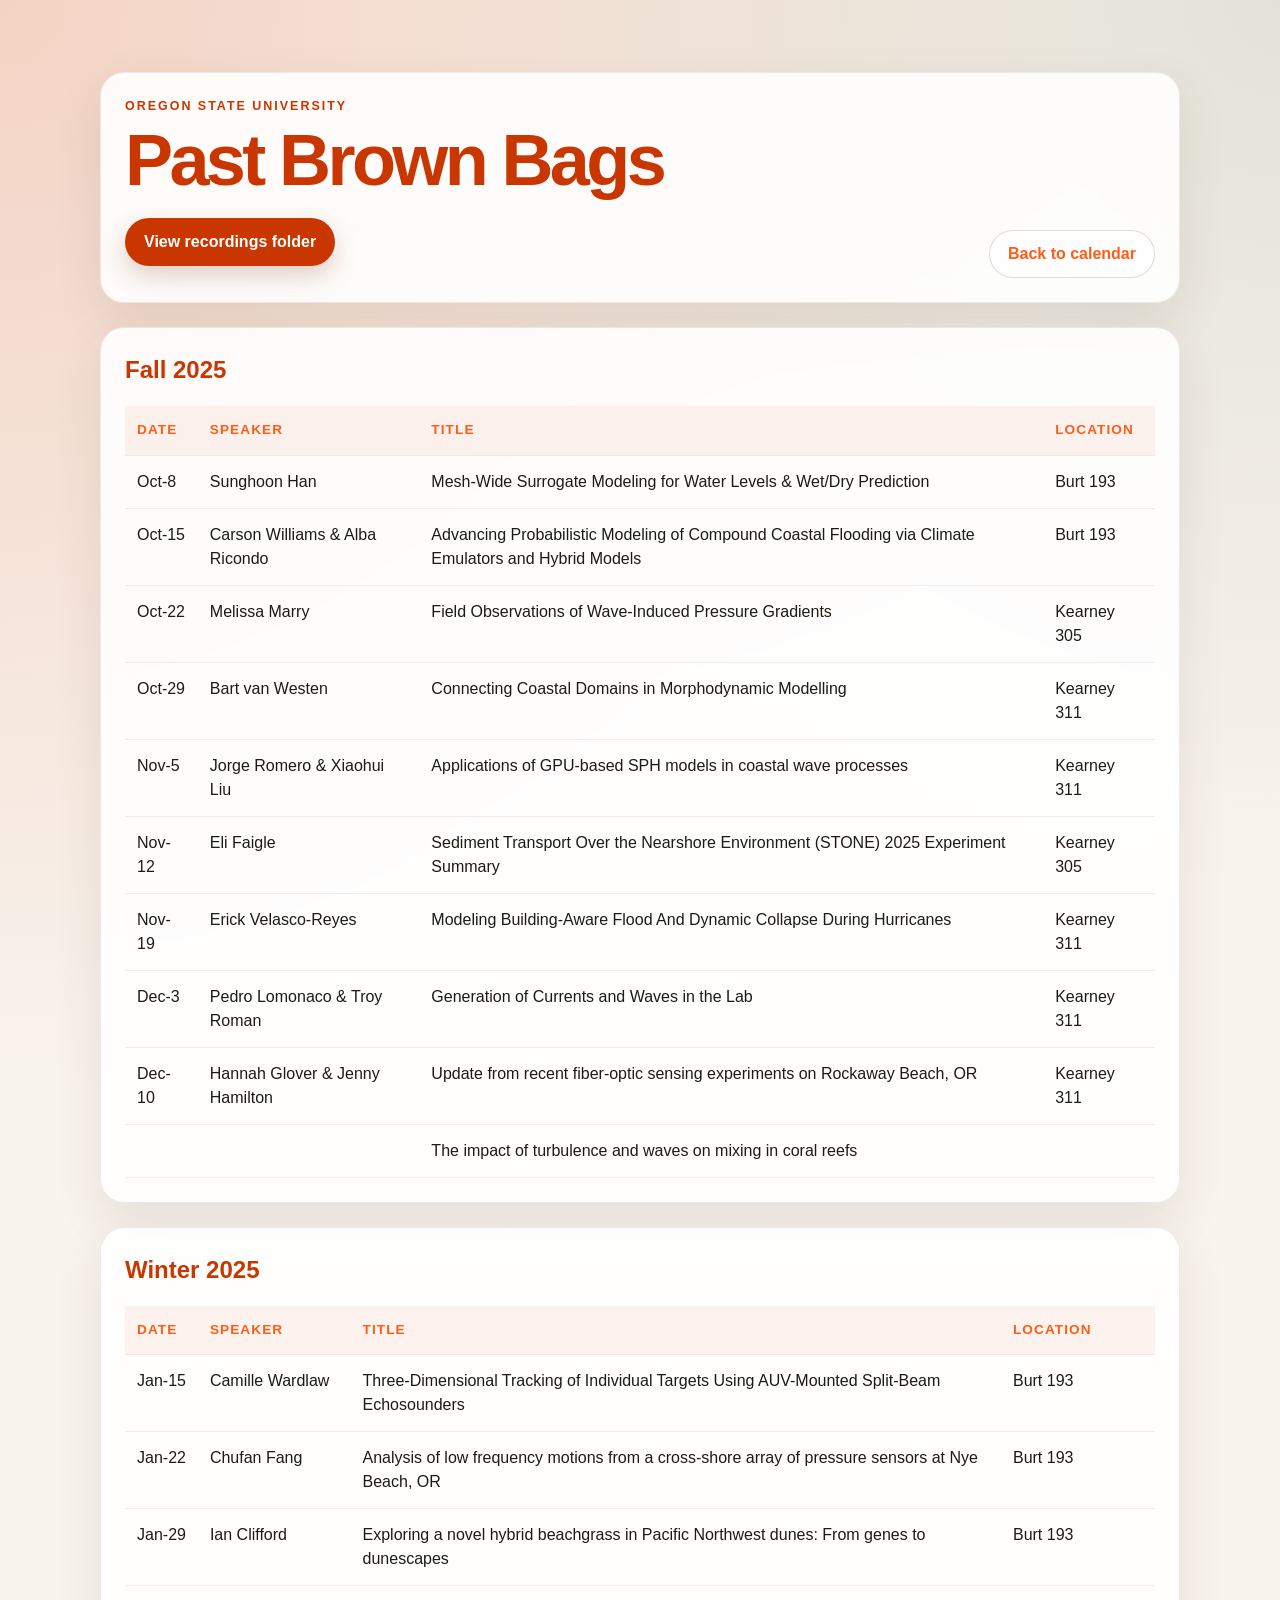
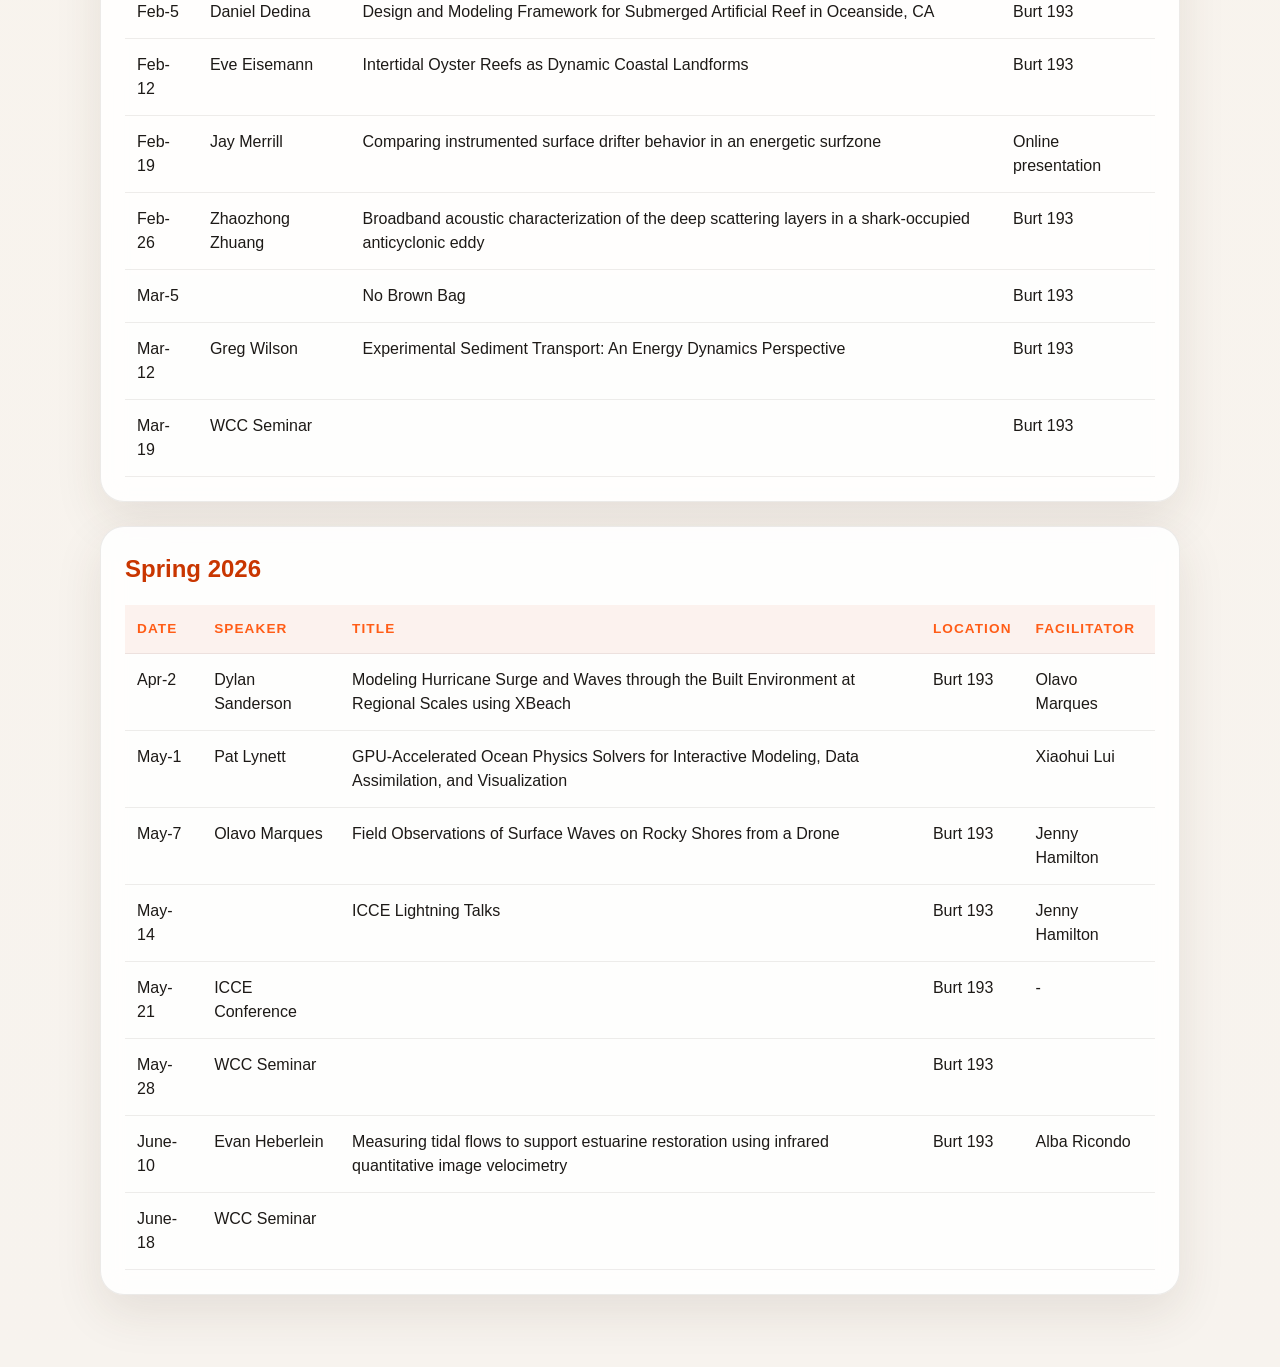
==== program.html @ db8a0d56 "Initial Brown Bags website" ====
<!doctype html>
<html lang="en">
  <head>
    <meta charset="utf-8" />
    <meta name="viewport" content="width=device-width, initial-scale=1" />
    <title>Program | Brown Bags OSU</title>
    <meta name="description" content="Program for Brown Bags at Oregon State University." />
    <link rel="stylesheet" href="styles.css" />
  </head>
  <body>
    <main class="shell">
      <section class="page-hero card">
        <div>
          <p class="eyebrow">Oregon State University</p>
          <h1 class="page-title">Past Brown Bags</h1>
          <div class="actions">
          <a class="button primary" href="https://your-recordings-folder-link-here" target="_blank" rel="noreferrer">View recordings folder</a>
        </div>
        </div>
        <div class="page-hero-actions">
          <a class="button secondary page-back" href="index.html">Back to calendar</a>
        </div>
      </section>
      <section class="card">
        <div class="section-head">
          <h2>Fall 2025</h2>
        </div>
        <div class="table-wrap">
          <table class="content-table">
            <thead>
              <tr>
                <th>Date</th>
                <th>Speaker</th>
                <th>Title</th>
                <th>Location</th>
              </tr>
            </thead>
            <tbody>
              <tr>
                <td>Oct-8</td>
                <td>Sunghoon Han</td>
                <td>Mesh-Wide Surrogate Modeling for Water Levels &amp; Wet/Dry Prediction</td>
                <td>Burt 193</td>
              </tr>
              <tr>
                <td>Oct-15</td>
                <td>Carson Williams &amp; Alba Ricondo</td>
                <td>Advancing Probabilistic Modeling of Compound Coastal Flooding via Climate Emulators and Hybrid Models</td>
                <td>Burt 193</td>
              </tr>
              <tr>
                <td>Oct-22</td>
                <td>Melissa Marry</td>
                <td>Field Observations of Wave-Induced Pressure Gradients</td>
                <td>Kearney 305</td>
              </tr>
              <tr>
                <td>Oct-29</td>
                <td>Bart van Westen</td>
                <td>Connecting Coastal Domains in Morphodynamic Modelling</td>
                <td>Kearney 311</td>
              </tr>
              <tr>
                <td>Nov-5</td>
                <td>Jorge Romero &amp; Xiaohui Liu</td>
                <td>Applications of GPU-based SPH models in coastal wave processes</td>
                <td>Kearney 311</td>
              </tr>
              <tr>
                <td>Nov-12</td>
                <td>Eli Faigle</td>
                <td>Sediment Transport Over the Nearshore Environment (STONE) 2025 Experiment Summary</td>
                <td>Kearney 305</td>
              </tr>
              <tr>
                <td>Nov-19</td>
                <td>Erick Velasco-Reyes</td>
                <td>Modeling Building-Aware Flood And Dynamic Collapse During Hurricanes</td>
                <td>Kearney 311</td>
              </tr>
              <tr>
                <td>Dec-3</td>
                <td>Pedro Lomonaco &amp; Troy Roman</td>
                <td>Generation of Currents and Waves in the Lab</td>
                <td>Kearney 311</td>
              </tr>
              <tr>
                <td>Dec-10</td>
                <td>Hannah Glover &amp; Jenny Hamilton</td>
                <td>Update from recent fiber-optic sensing experiments on Rockaway Beach, OR</td>
                <td>Kearney 311</td>
              </tr>
              <tr>
                <td></td>
                <td></td>
                <td>The impact of turbulence and waves on mixing in coral reefs</td>
                <td></td>
              </tr>
            </tbody>
          </table>
        </div>
      </section>

      <section class="card">
        <div class="section-head">
          <h2>Winter 2025</h2>
        </div>
        <div class="table-wrap">
          <table class="content-table">
            <thead>
              <tr>
                <th>Date</th>
                <th>Speaker</th>
                <th>Title</th>
                <th>Location</th>
              </tr>
            </thead>
            <tbody>
              <tr>
                <td>Jan-15</td>
                <td>Camille Wardlaw</td>
                <td>Three-Dimensional Tracking of Individual Targets Using AUV-Mounted Split-Beam Echosounders</td>
                <td>Burt 193</td>
              </tr>
              <tr>
                <td>Jan-22</td>
                <td>Chufan Fang</td>
                <td>Analysis of low frequency motions from a cross-shore array of pressure sensors at Nye Beach, OR</td>
                <td>Burt 193</td>
              </tr>
              <tr>
                <td>Jan-29</td>
                <td>Ian Clifford</td>
                <td>Exploring a novel hybrid beachgrass in Pacific Northwest dunes: From genes to dunescapes</td>
                <td>Burt 193</td>
              </tr>
              <tr>
                <td>Feb-5</td>
                <td>Daniel Dedina</td>
                <td>Design and Modeling Framework for Submerged Artificial Reef in Oceanside, CA</td>
                <td>Burt 193</td>
              </tr>
              <tr>
                <td>Feb-12</td>
                <td>Eve Eisemann</td>
                <td>Intertidal Oyster Reefs as Dynamic Coastal Landforms</td>
                <td>Burt 193</td>
              </tr>
              <tr>
                <td>Feb-19</td>
                <td>Jay Merrill</td>
                <td>Comparing instrumented surface drifter behavior in an energetic surfzone</td>
                <td>Online presentation</td>
              </tr>
              <tr>
                <td>Feb-26</td>
                <td>Zhaozhong Zhuang</td>
                <td>Broadband acoustic characterization of the deep scattering layers in a shark-occupied anticyclonic eddy</td>
                <td>Burt 193</td>
              </tr>
              <tr>
                <td>Mar-5</td>
                <td></td>
                <td>No Brown Bag</td>
                <td>Burt 193</td>
              </tr>
              <tr>
                <td>Mar-12</td>
                <td>Greg Wilson</td>
                <td>Experimental Sediment Transport: An Energy Dynamics Perspective</td>
                <td>Burt 193</td>
              </tr>
              <tr>
                <td>Mar-19</td>
                <td>WCC Seminar</td>
                <td></td>
                <td>Burt 193</td>
              </tr>
            </tbody>
          </table>
        </div>
      </section>

      <section class="card">
        <div class="section-head">
          <h2>Spring 2026</h2>
        </div>
        <div class="table-wrap">
          <table class="content-table">
            <thead>
              <tr>
                <th>Date</th>
                <th>Speaker</th>
                <th>Title</th>
                <th>Location</th>
                <th>Facilitator</th>
              </tr>
            </thead>
            <tbody>
              <tr>
                <td>Apr-2</td>
                <td>Dylan Sanderson</td>
                <td>Modeling Hurricane Surge and Waves through the Built Environment at Regional Scales using XBeach</td>
                <td>Burt 193</td>
                <td>Olavo Marques</td>
              </tr>
              <tr>
                <td>May-1</td>
                <td>Pat Lynett</td>
                <td>GPU-Accelerated Ocean Physics Solvers for Interactive Modeling, Data Assimilation, and Visualization</td>
                <td></td>
                <td>Xiaohui Lui</td>
              </tr>
              <tr>
                <td>May-7</td>
                <td>Olavo Marques</td>
                <td>Field Observations of Surface Waves on Rocky Shores from a Drone</td>
                <td>Burt 193</td>
                <td>Jenny Hamilton</td>
              </tr>
              <tr>
                <td>May-14</td>
                <td></td>
                <td>ICCE Lightning Talks</td>
                <td>Burt 193</td>
                <td>Jenny Hamilton</td>
              </tr>
              <tr>
                <td>May-21</td>
                <td>ICCE Conference</td>
                <td></td>
                <td>Burt 193</td>
                <td>-</td>
              </tr>
              <tr>
                <td>May-28</td>
                <td>WCC Seminar</td>
                <td></td>
                <td>Burt 193</td>
                <td></td>
              </tr>
              <tr>
                <td>June-10</td>
                <td>Evan Heberlein</td>
                <td>Measuring tidal flows to support estuarine restoration using infrared quantitative image velocimetry</td>
                <td>Burt 193</td>
                <td>Alba Ricondo</td>
              </tr>
              <tr>
                <td>June-18</td>
                <td>WCC Seminar</td>
                <td></td>
                <td></td>
                <td></td>
              </tr>
            </tbody>
          </table>
        </div>
      </section>

    </main>
  </body>
</html>
---- styles.css ----
:root {
  color-scheme: light;
  --bg: #f7f3ee;
  --panel: rgba(255, 255, 255, 0.88);
  --panel-border: rgba(43, 34, 22, 0.09);
  --text: #1d1a17;
  --muted: #62574d;
  --accent: #c93600;
  --accent-dark: #ff5d17;
  --accent-soft: rgba(215, 63, 9, 0.12);
  --shadow: 0 18px 48px rgba(73, 49, 32, 0.1);
}

* {
  box-sizing: border-box;
}

body {
  margin: 0;
  font-family: "Aptos", "Segoe UI", "Helvetica Neue", Arial, sans-serif;
  color: var(--text);
  background:
    radial-gradient(circle at top left, rgba(215, 63, 9, 0.18), transparent 34%),
    radial-gradient(circle at right top, rgba(77, 99, 63, 0.12), transparent 28%),
    linear-gradient(180deg, #f9f4ed 0%, var(--bg) 100%);
  min-height: 100vh;
  line-height: 1.5;
}

.shell {
  width: min(1080px, calc(100% - 32px));
  margin: 0 auto;
  padding: 48px 0 72px;
}

.hero {
  padding: 24px 0 10px;
}

.hero-layout {
  display: grid;
  grid-template-columns: minmax(0, 1.6fr) minmax(180px, 320px);
  gap: 24px;
  align-items: center;
}

.hero-image {
  width: 100%;
  max-width: 320px;
  aspect-ratio: 4 / 3;
  object-fit: cover;
  border-radius: 20px;
  box-shadow: var(--shadow);
  border: 1px solid var(--panel-border);
  justify-self: end;
}

.eyebrow {
  margin: 0 0 10px;
  text-transform: uppercase;
  letter-spacing: 0.16em;
  font-size: 0.78rem;
  color: var(--accent);
  font-weight: 700;
}

h1 {
  margin: 0;
  font-size: clamp(3rem, 10vw, 5.5rem);
  line-height: 0.95;
  letter-spacing: -0.05em;
  color: var(--accent);
}

.page-title {
  font-size: clamp(2.6rem, 7vw, 4.5rem);
}

.lead {
  max-width: 62ch;
  font-size: 1.15rem;
  line-height: 1.7;
  color: var(--muted);
  margin: 18px 0 0;
}

.actions {
  display: flex;
  flex-wrap: wrap;
  gap: 12px;
  margin: 24px 0 12px;
}

.button {
  display: inline-flex;
  align-items: center;
  justify-content: center;
  min-height: 48px;
  padding: 0 18px;
  border-radius: 999px;
  text-decoration: none;
  font-family: inherit;
  font-weight: 700;
  border: 1px solid transparent;
  transition: transform 0.2s ease, box-shadow 0.2s ease, background-color 0.2s ease;
}

.button:hover {
  transform: translateY(-1px);
}

.primary {
  background: var(--accent);
  color: white;
  box-shadow: 0 10px 24px rgba(139, 74, 47, 0.25);
}

.primary:hover {
  background: var(--accent-dark);
}

.secondary {
  background: rgba(255, 255, 255, 0.55);
  color: var(--accent-dark);
  border-color: rgba(95, 48, 32, 0.16);
}

.page-back {
  justify-self: end;
}

.page-hero-actions {
  display: flex;
  justify-content: flex-end;
  margin-top: 18px;
}

.hint {
  margin: 0;
  color: var(--muted);
  line-height: 1.6;
}

.card {
  margin-top: 24px;
  padding: 24px;
  border: 1px solid var(--panel-border);
  border-radius: 24px;
  background: var(--panel);
  box-shadow: var(--shadow);
  backdrop-filter: blur(12px);
}

.section-head {
  display: flex;
  justify-content: space-between;
  gap: 20px;
  align-items: end;
  margin-bottom: 18px;
}

.section-head h2,
.compact h2 {
  margin: 0;
  font-size: 1.5rem;
  color: var(--accent);
}

.page-hero {
  display: flex;
  align-items: end;
  justify-content: space-between;
  gap: 18px;
}

.compact-lead {
  margin-bottom: 0;
}

.section-head p {
  margin: 0;
  color: var(--muted);
}

.signup-form {
  display: grid;
  gap: 18px;
}

.reservation-panel {
  border-left: 4px solid var(--accent);
}

.form-grid {
  display: grid;
  grid-template-columns: repeat(2, minmax(0, 1fr));
  gap: 16px;
}

.single-column {
  grid-template-columns: 1fr;
}

.signup-form label {
  display: grid;
  gap: 8px;
  color: var(--muted);
  font-size: 0.95rem;
}

.signup-form span {
  font-weight: 700;
  color: var(--accent-dark);
}

.signup-form input,
.signup-form select,
.signup-form textarea {
  width: 100%;
  border: 1px solid rgba(95, 48, 32, 0.18);
  border-radius: 16px;
  padding: 14px 16px;
  font: inherit;
  color: var(--text);
  background: rgba(255, 255, 255, 0.82);
}

.signup-form textarea {
  resize: vertical;
}

.signup-form input:focus,
.signup-form select:focus,
.signup-form textarea:focus {
  outline: 2px solid rgba(215, 63, 9, 0.22);
  border-color: rgba(215, 63, 9, 0.42);
}

.full-width {
  grid-column: 1 / -1;
}

.form-actions {
  display: grid;
  gap: 10px;
  justify-items: start;
}

.slot-note {
  display: block;
  margin-top: 6px;
  color: var(--muted);
  font-size: 0.92rem;
}

.badge {
  display: inline-flex;
  align-items: center;
  gap: 6px;
  padding: 6px 10px;
  border-radius: 999px;
  font-size: 0.82rem;
  font-weight: 700;
}

.badge.available {
  color: #1f5d33;
  background: rgba(52, 130, 74, 0.12);
}

.badge.reserved {
  color: #7a311d;
  background: var(--accent-soft);
}

.slot-actions {
  display: flex;
  flex-wrap: wrap;
  gap: 8px;
}

.slot-button {
  width: 100%;
  min-height: 42px;
  border-radius: 14px;
  padding-inline: 14px;
}

.slot-actions .slot-button {
  width: auto;
  min-width: 88px;
  flex: 1 1 0;
}

.slot-button:disabled {
  opacity: 0.55;
  cursor: not-allowed;
}

.table-wrap {
  overflow-x: auto;
}

table {
  width: 100%;
  border-collapse: collapse;
  min-width: 820px;
}

th,
td {
  padding: 14px 12px;
  border-bottom: 1px solid rgba(43, 34, 22, 0.08);
  text-align: left;
  vertical-align: top;
}

th {
  font-size: 0.85rem;
  text-transform: uppercase;
  letter-spacing: 0.08em;
  color: var(--accent-dark);
  background: rgba(215, 63, 9, 0.04);
}

tbody tr:hover {
  background: rgba(215, 63, 9, 0.04);
}

tbody td strong {
  display: block;
  margin-bottom: 2px;
}

.loading {
  color: var(--muted);
  text-align: center;
  padding: 24px;
}

.grid {
  display: grid;
  grid-template-columns: repeat(2, minmax(0, 1fr));
  gap: 24px;
}

.single-column-grid,
.bios-grid {
  grid-template-columns: 1fr;
}

.bio-card dl {
  margin: 18px 0 0;
  display: grid;
  gap: 14px;
}

.bio-card dt {
  font-size: 0.8rem;
  font-weight: 700;
  text-transform: uppercase;
  letter-spacing: 0.08em;
  color: var(--accent);
}

.bio-card dd {
  margin: 4px 0 0;
  color: var(--muted);
}

.bio-meta {
  margin: 10px 0 0;
  color: var(--muted);
}

.content-table {
  min-width: 900px;
}

.content-table th {
  background: rgba(215, 63, 9, 0.06);
}

.compact ol,
.compact ul {
  margin: 16px 0 0;
  padding-left: 20px;
  color: var(--muted);
  line-height: 1.7;
}

@media (max-width: 760px) {
  .shell {
    width: min(100% - 20px, 1080px);
    padding-top: 24px;
  }

  .section-head,
  .grid {
    grid-template-columns: 1fr;
    display: grid;
  }

  .page-hero {
    align-items: start;
  }

  .page-back {
    justify-self: start;
  }

  .card {
    padding: 18px;
    border-radius: 20px;
  }

  .actions {
    flex-direction: column;
  }

  .button {
    width: 100%;
  }

  .form-grid {
    grid-template-columns: 1fr;
  }
}

.hero-gallery-3 {
  display: grid;
  grid-template-columns: 1.4fr 1fr;
  grid-template-rows: 1fr 1fr;
  gap: 6px;

  width: 100%;
  aspect-ratio: 4 / 3;
  overflow: hidden;
  border-radius: 12px;
}

.hero-gallery-3 img {
  width: 100%;
  height: 100%;
  object-fit: cover;
  display: block;
}

.hero-gallery-3 img:first-child {
  grid-row: 1 / 3;
}
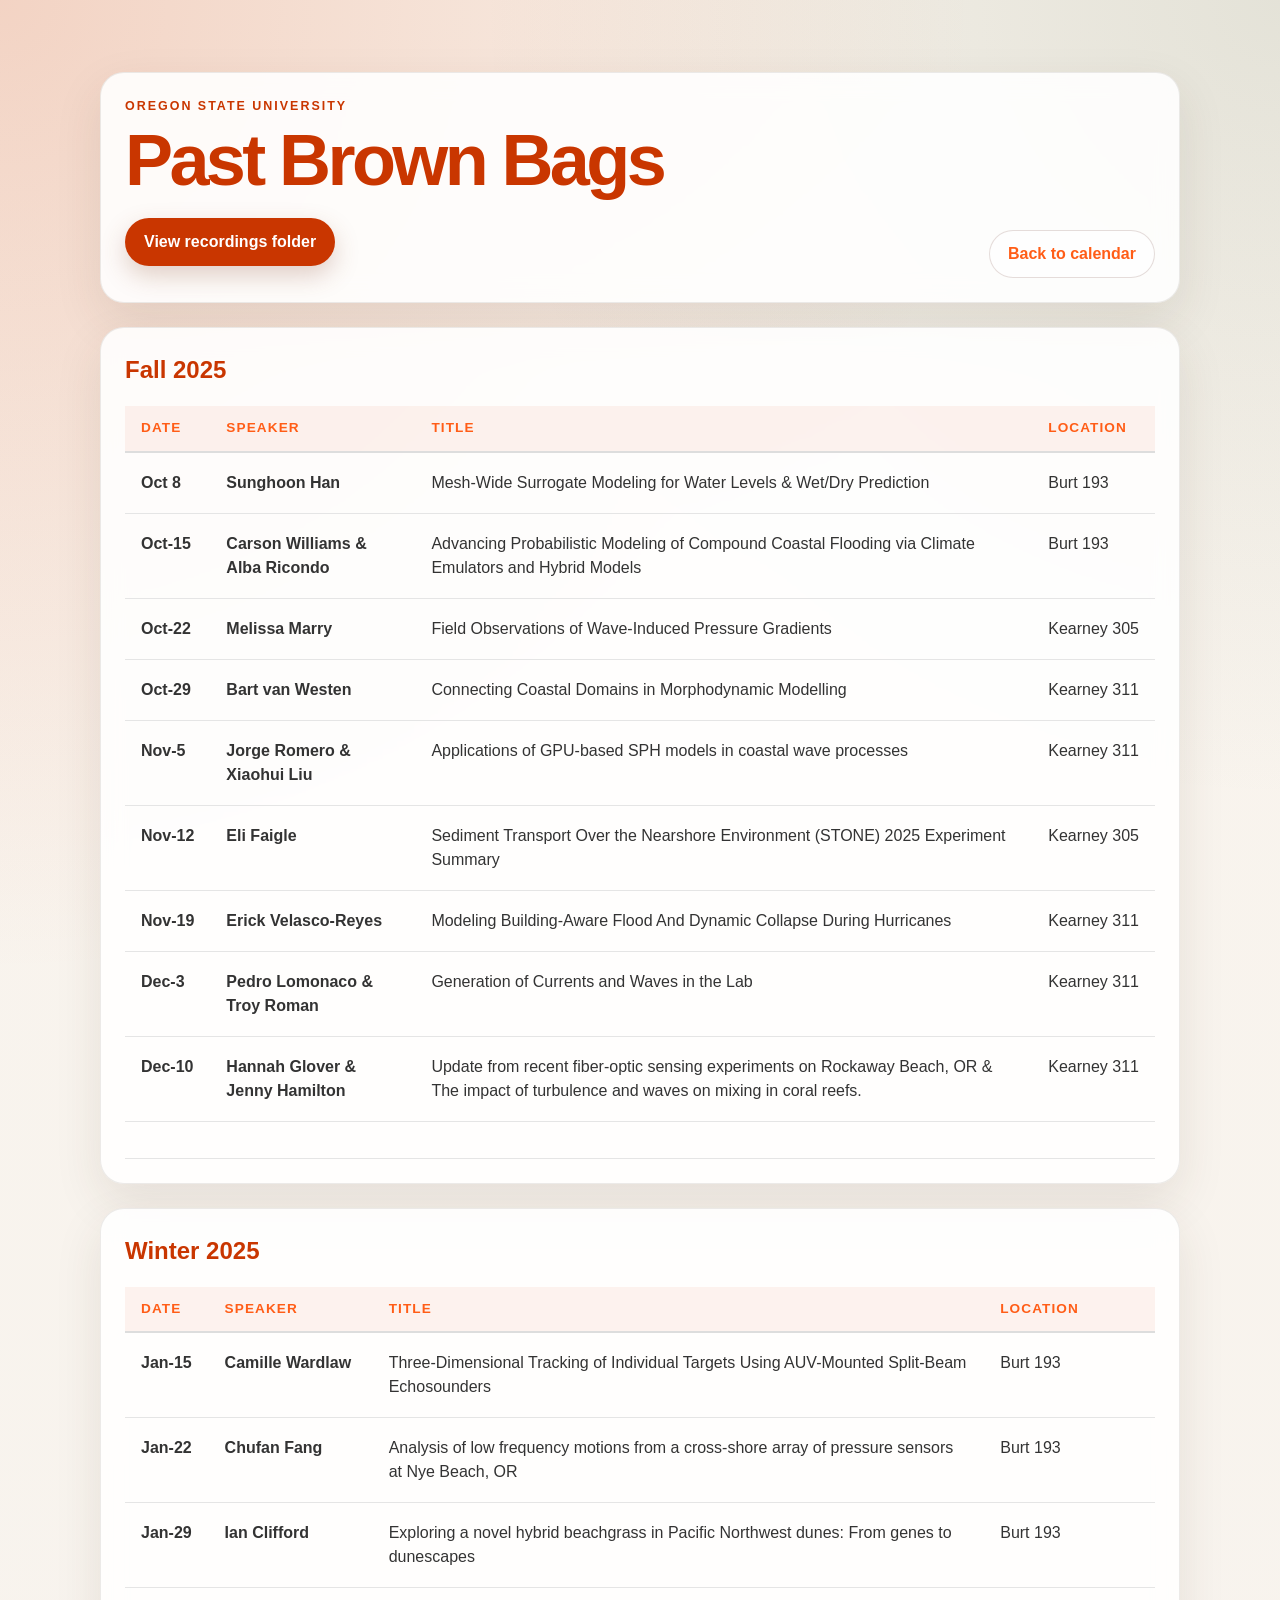
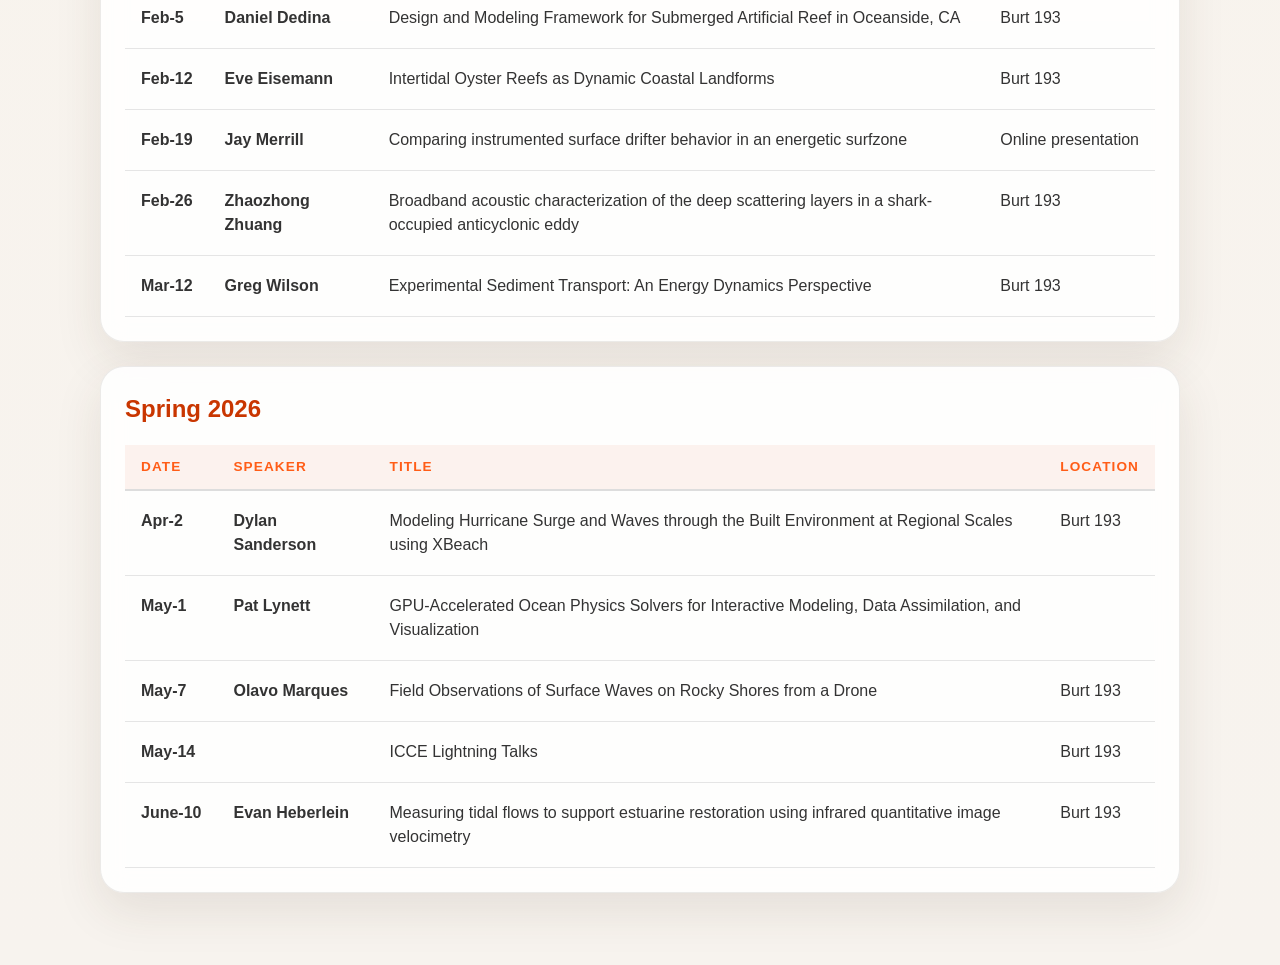
==== commit ff82d229: "[ARC] Updating Calendar" ====
--- a/program.html
+++ b/program.html
@@ -14,7 +14,7 @@
           <p class="eyebrow">Oregon State University</p>
           <h1 class="page-title">Past Brown Bags</h1>
           <div class="actions">
-          <a class="button primary" href="https://your-recordings-folder-link-here" target="_blank" rel="noreferrer">View recordings folder</a>
+          <a class="button primary" href="https://oregonstate.box.com/s/1adksyaqz3jmipbzdfdd4a4hp1ccfblf" target="_blank" rel="noreferrer">View recordings folder</a>
         </div>
         </div>
         <div class="page-hero-actions">
@@ -37,9 +37,11 @@
             </thead>
             <tbody>
               <tr>
-                <td>Oct-8</td>
+                <td>Oct 8</td>
                 <td>Sunghoon Han</td>
-                <td>Mesh-Wide Surrogate Modeling for Water Levels &amp; Wet/Dry Prediction</td>
+                <td>
+                  Mesh-Wide Surrogate Modeling for Water Levels &amp; Wet/Dry Prediction
+                </td>
                 <td>Burt 193</td>
               </tr>
               <tr>
@@ -87,13 +89,15 @@
               <tr>
                 <td>Dec-10</td>
                 <td>Hannah Glover &amp; Jenny Hamilton</td>
-                <td>Update from recent fiber-optic sensing experiments on Rockaway Beach, OR</td>
-                <td>Kearney 311</td>
-              </tr>
-              <tr>
-                <td></td>
-                <td></td>
-                <td>The impact of turbulence and waves on mixing in coral reefs</td>
+                <td>Update from recent fiber-optic sensing experiments on Rockaway Beach, OR &
+                  The impact of turbulence and waves on mixing in coral reefs.
+                </td>
+                <td>Kearney 311</td>
+              </tr>
+              <tr>
+                <td></td>
+                <td></td>
+                <td></td>
                 <td></td>
               </tr>
             </tbody>
@@ -157,23 +161,10 @@
                 <td>Zhaozhong Zhuang</td>
                 <td>Broadband acoustic characterization of the deep scattering layers in a shark-occupied anticyclonic eddy</td>
                 <td>Burt 193</td>
-              </tr>
-              <tr>
-                <td>Mar-5</td>
-                <td></td>
-                <td>No Brown Bag</td>
-                <td>Burt 193</td>
-              </tr>
               <tr>
                 <td>Mar-12</td>
                 <td>Greg Wilson</td>
                 <td>Experimental Sediment Transport: An Energy Dynamics Perspective</td>
-                <td>Burt 193</td>
-              </tr>
-              <tr>
-                <td>Mar-19</td>
-                <td>WCC Seminar</td>
-                <td></td>
                 <td>Burt 193</td>
               </tr>
             </tbody>
@@ -193,7 +184,6 @@
                 <th>Speaker</th>
                 <th>Title</th>
                 <th>Location</th>
-                <th>Facilitator</th>
               </tr>
             </thead>
             <tbody>
@@ -202,56 +192,30 @@
                 <td>Dylan Sanderson</td>
                 <td>Modeling Hurricane Surge and Waves through the Built Environment at Regional Scales using XBeach</td>
                 <td>Burt 193</td>
-                <td>Olavo Marques</td>
               </tr>
               <tr>
                 <td>May-1</td>
                 <td>Pat Lynett</td>
                 <td>GPU-Accelerated Ocean Physics Solvers for Interactive Modeling, Data Assimilation, and Visualization</td>
                 <td></td>
-                <td>Xiaohui Lui</td>
               </tr>
               <tr>
                 <td>May-7</td>
                 <td>Olavo Marques</td>
                 <td>Field Observations of Surface Waves on Rocky Shores from a Drone</td>
                 <td>Burt 193</td>
-                <td>Jenny Hamilton</td>
               </tr>
               <tr>
                 <td>May-14</td>
                 <td></td>
                 <td>ICCE Lightning Talks</td>
                 <td>Burt 193</td>
-                <td>Jenny Hamilton</td>
-              </tr>
-              <tr>
-                <td>May-21</td>
-                <td>ICCE Conference</td>
-                <td></td>
-                <td>Burt 193</td>
-                <td>-</td>
-              </tr>
-              <tr>
-                <td>May-28</td>
-                <td>WCC Seminar</td>
-                <td></td>
-                <td>Burt 193</td>
-                <td></td>
               </tr>
               <tr>
                 <td>June-10</td>
                 <td>Evan Heberlein</td>
                 <td>Measuring tidal flows to support estuarine restoration using infrared quantitative image velocimetry</td>
                 <td>Burt 193</td>
-                <td>Alba Ricondo</td>
-              </tr>
-              <tr>
-                <td>June-18</td>
-                <td>WCC Seminar</td>
-                <td></td>
-                <td></td>
-                <td></td>
               </tr>
             </tbody>
           </table>
--- a/styles.css
+++ b/styles.css
@@ -448,4 +448,80 @@
 
 .hero-gallery-3 img:first-child {
   grid-row: 1 / 3;
+}
+.seminar-table {
+  width: 100%;
+  border-collapse: collapse;
+}
+
+.seminar-table th {
+  text-align: left;
+  font-size: 0.8rem;
+  text-transform: uppercase;
+  letter-spacing: 0.06em;
+  color: #666;
+  padding: 12px 16px;
+  border-bottom: 2px solid #ddd;
+}
+
+.seminar-table td {
+  padding: 18px 16px;
+  border-bottom: 1px solid #e5e5e5;
+  vertical-align: top;
+}
+
+.seminar-date {
+  font-weight: 600;
+  white-space: nowrap;
+}
+
+.seminar-speaker {
+  font-weight: 600;
+}
+
+.seminar-title {
+  color: #444;
+  line-height: 1.4;
+}
+
+.seminar-room {
+  white-space: nowrap;
+}
+
+.seminar-table tbody tr:hover {
+  background: #f7f7f7;
+}
+.content-table {
+  width: 100%;
+  border-collapse: collapse;
+}
+
+.content-table th {
+  text-align: left;
+  padding: 12px 16px;
+  border-bottom: 2px solid #ddd;
+}
+
+.content-table td {
+  padding: 18px 16px;
+  border-bottom: 1px solid #e5e5e5;
+  vertical-align: top;
+  color: #333;
+}
+
+.content-table td:first-child {
+  font-weight: 600;
+  white-space: nowrap;
+}
+
+.content-table td:nth-child(2) {
+  font-weight: 600;
+}
+
+.content-table td:last-child {
+  white-space: nowrap;
+}
+
+.content-table tbody tr:hover {
+  background: #f7f7f7;
 }
